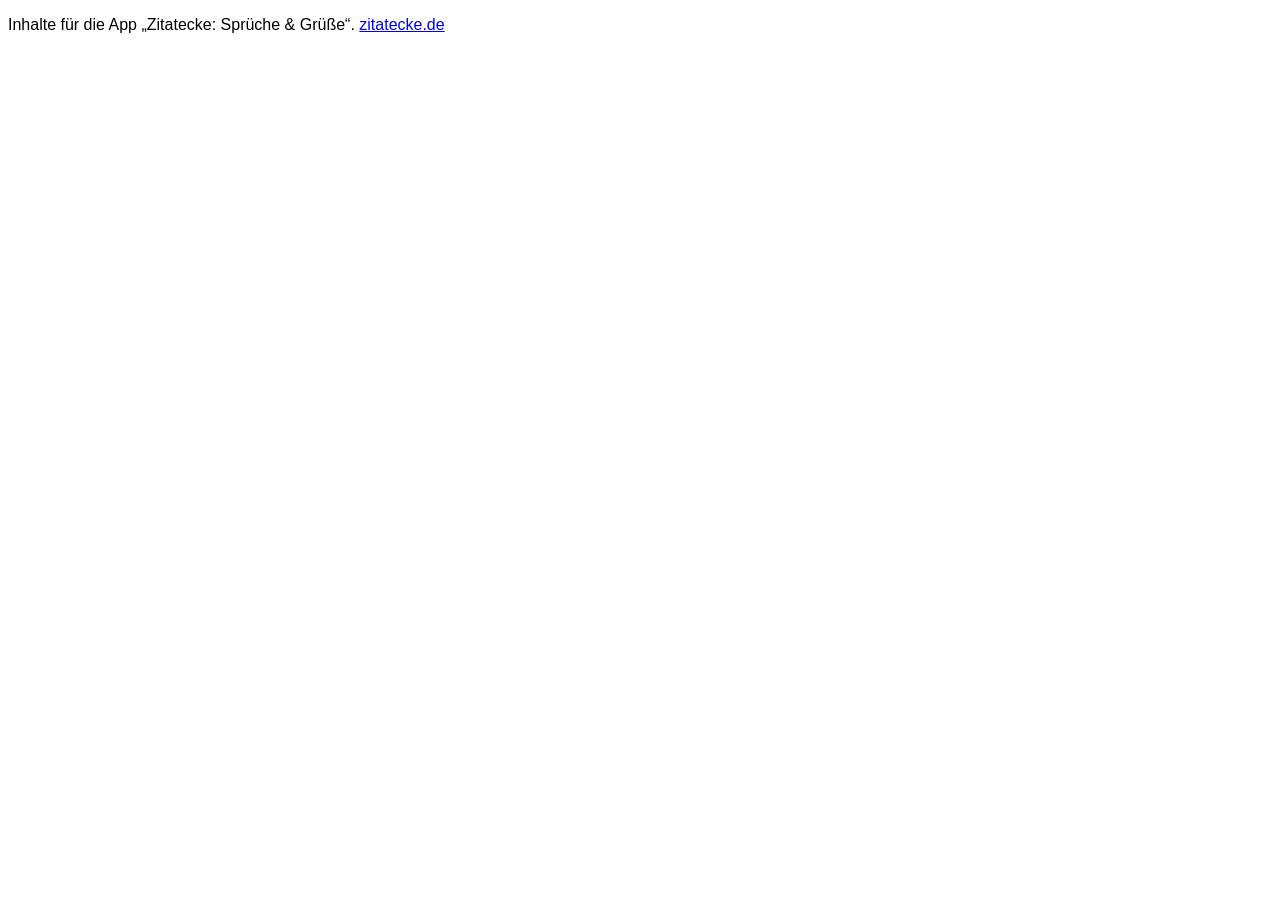
==== site/index.html @ 0e68afc0 "Content 2026-10-18" ====
<!doctype html><meta charset="utf-8"><title>Zitatecke App</title><p style="font-family:sans-serif">Inhalte für die App „Zitatecke: Sprüche &amp; Grüße“. <a href="https://zitatecke.de">zitatecke.de</a></p>
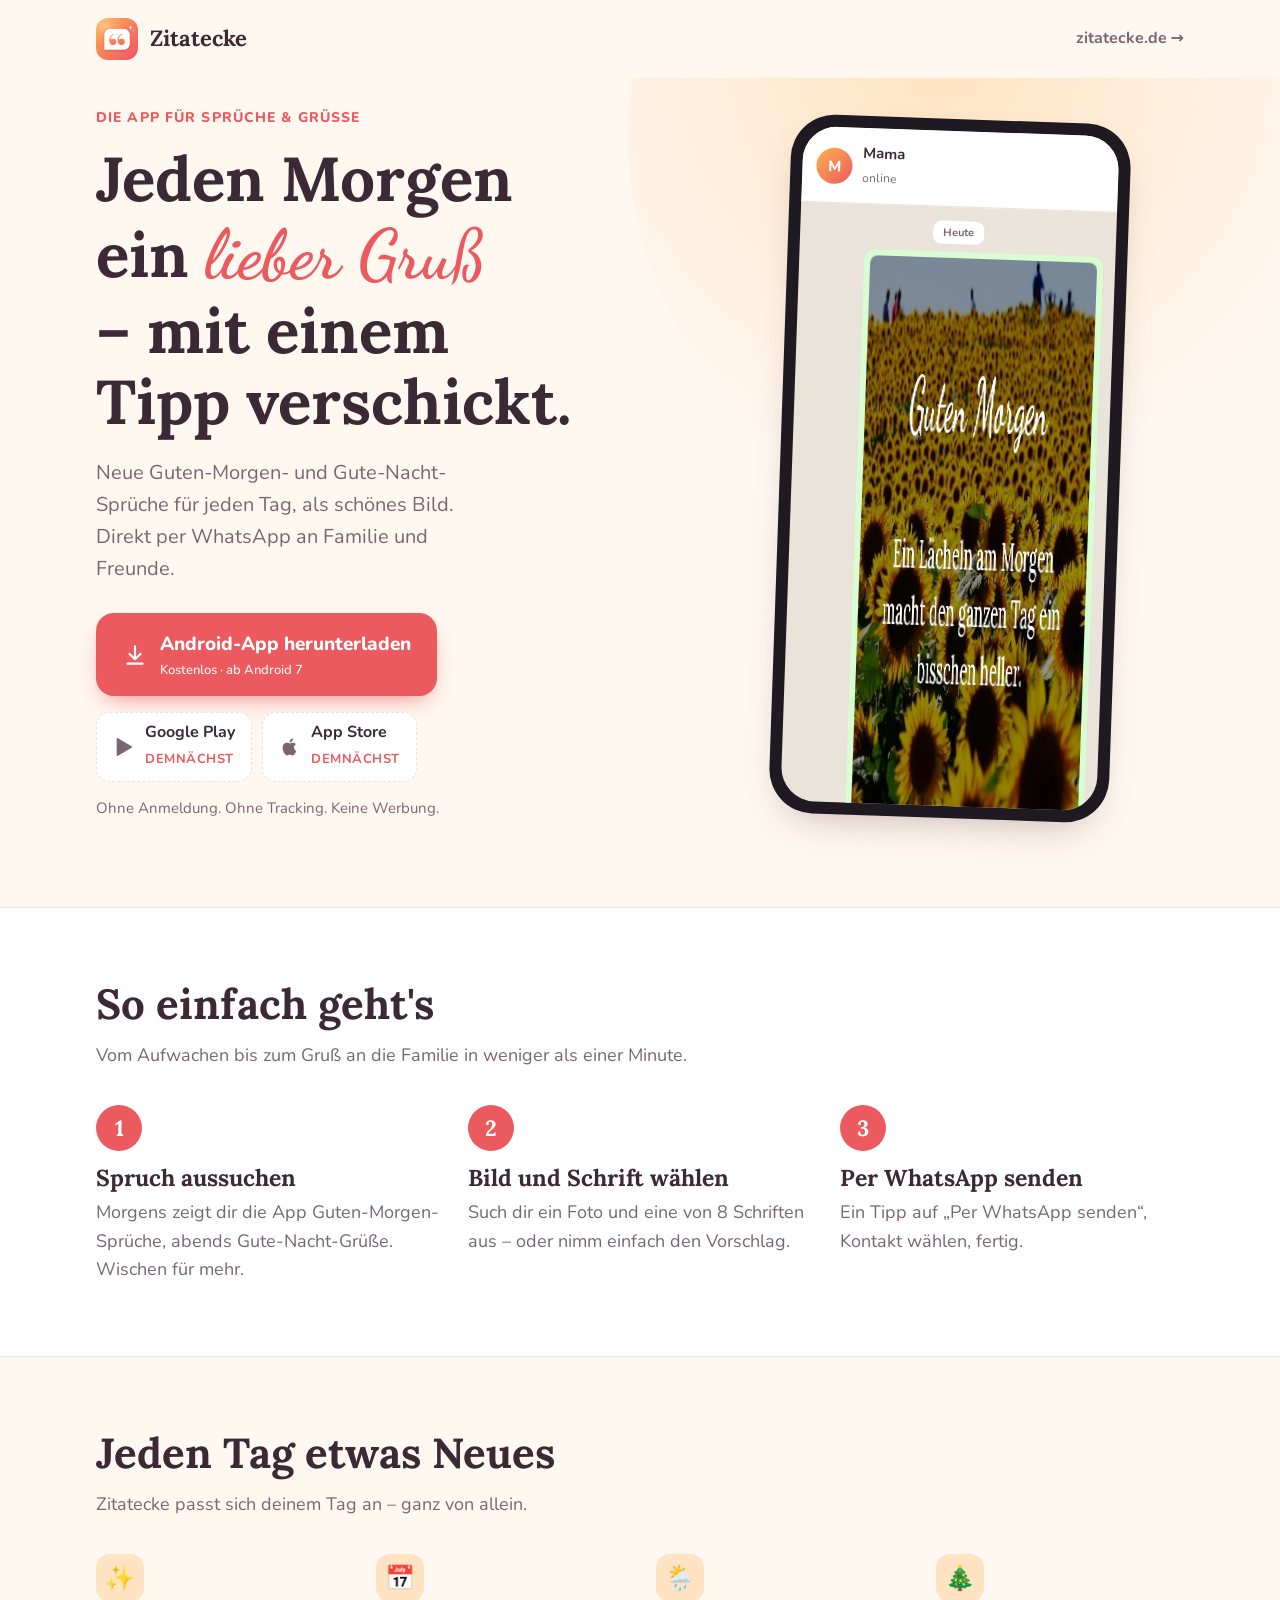
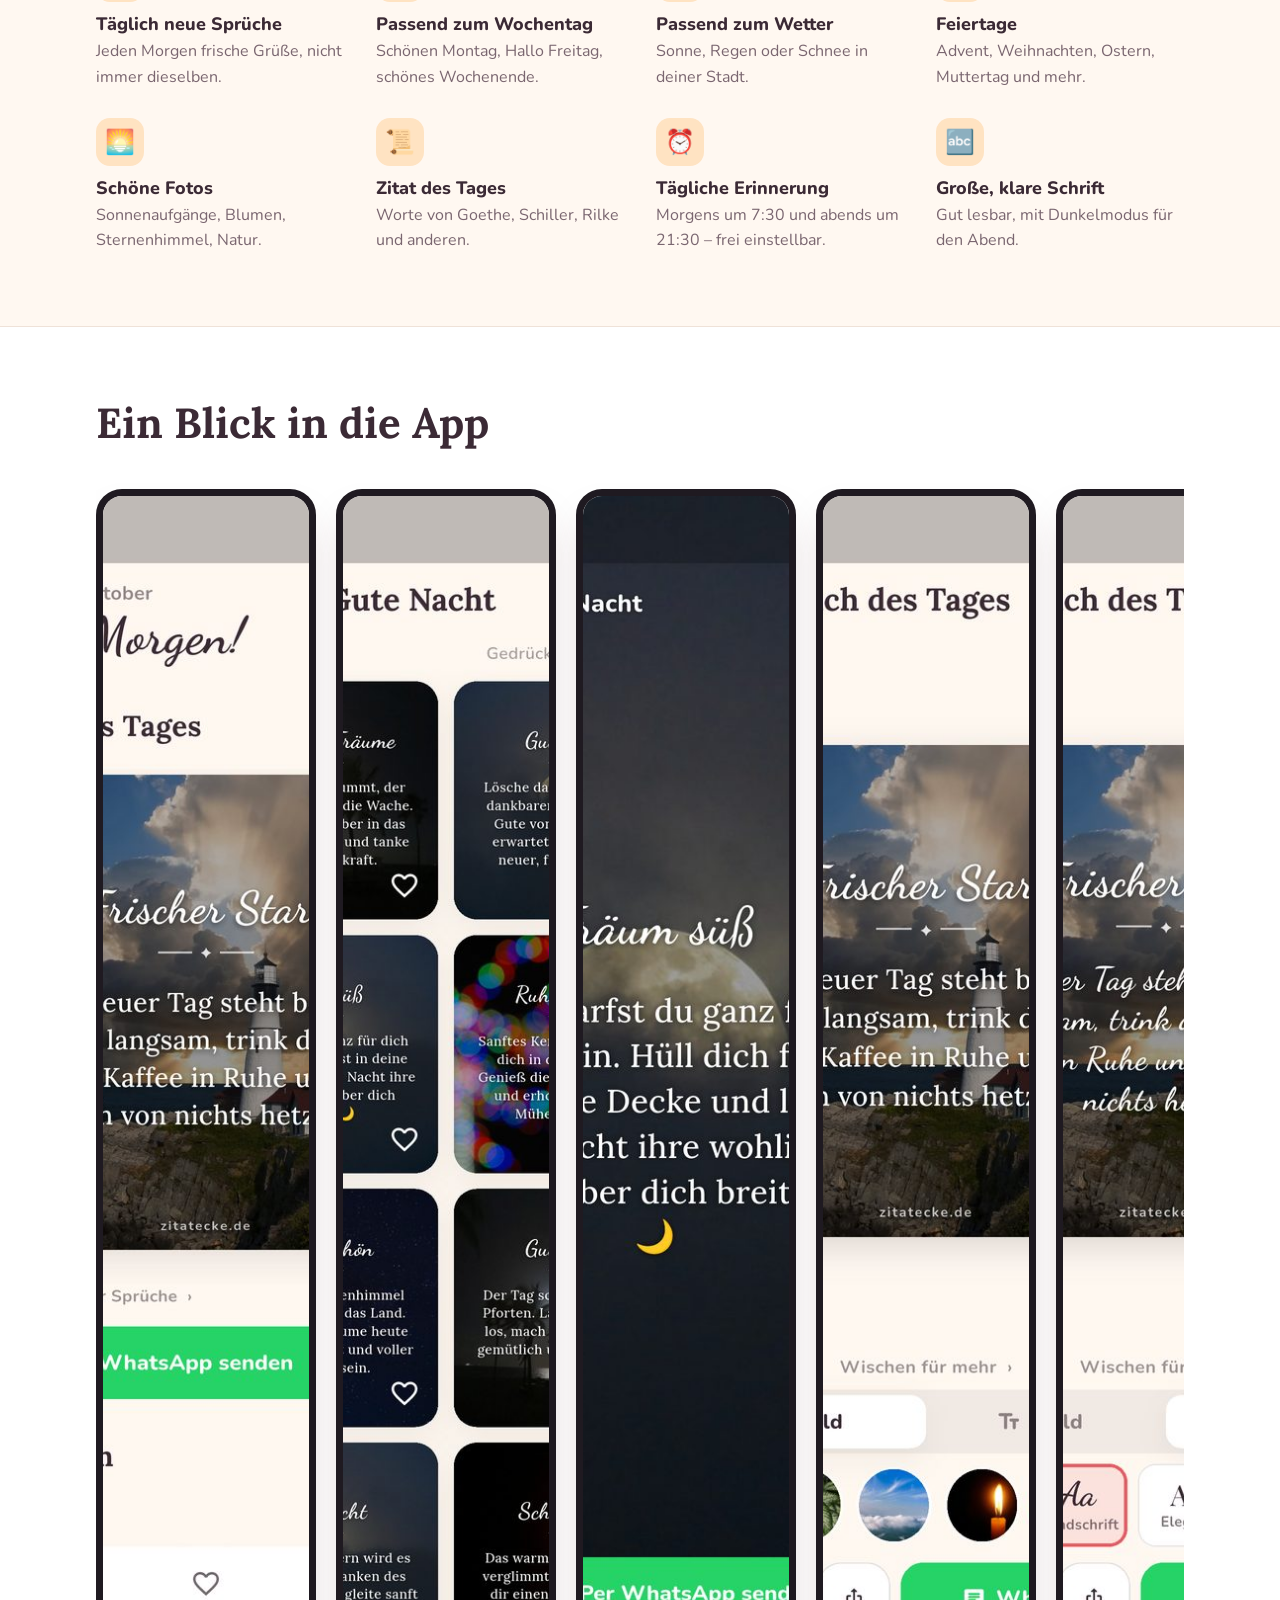
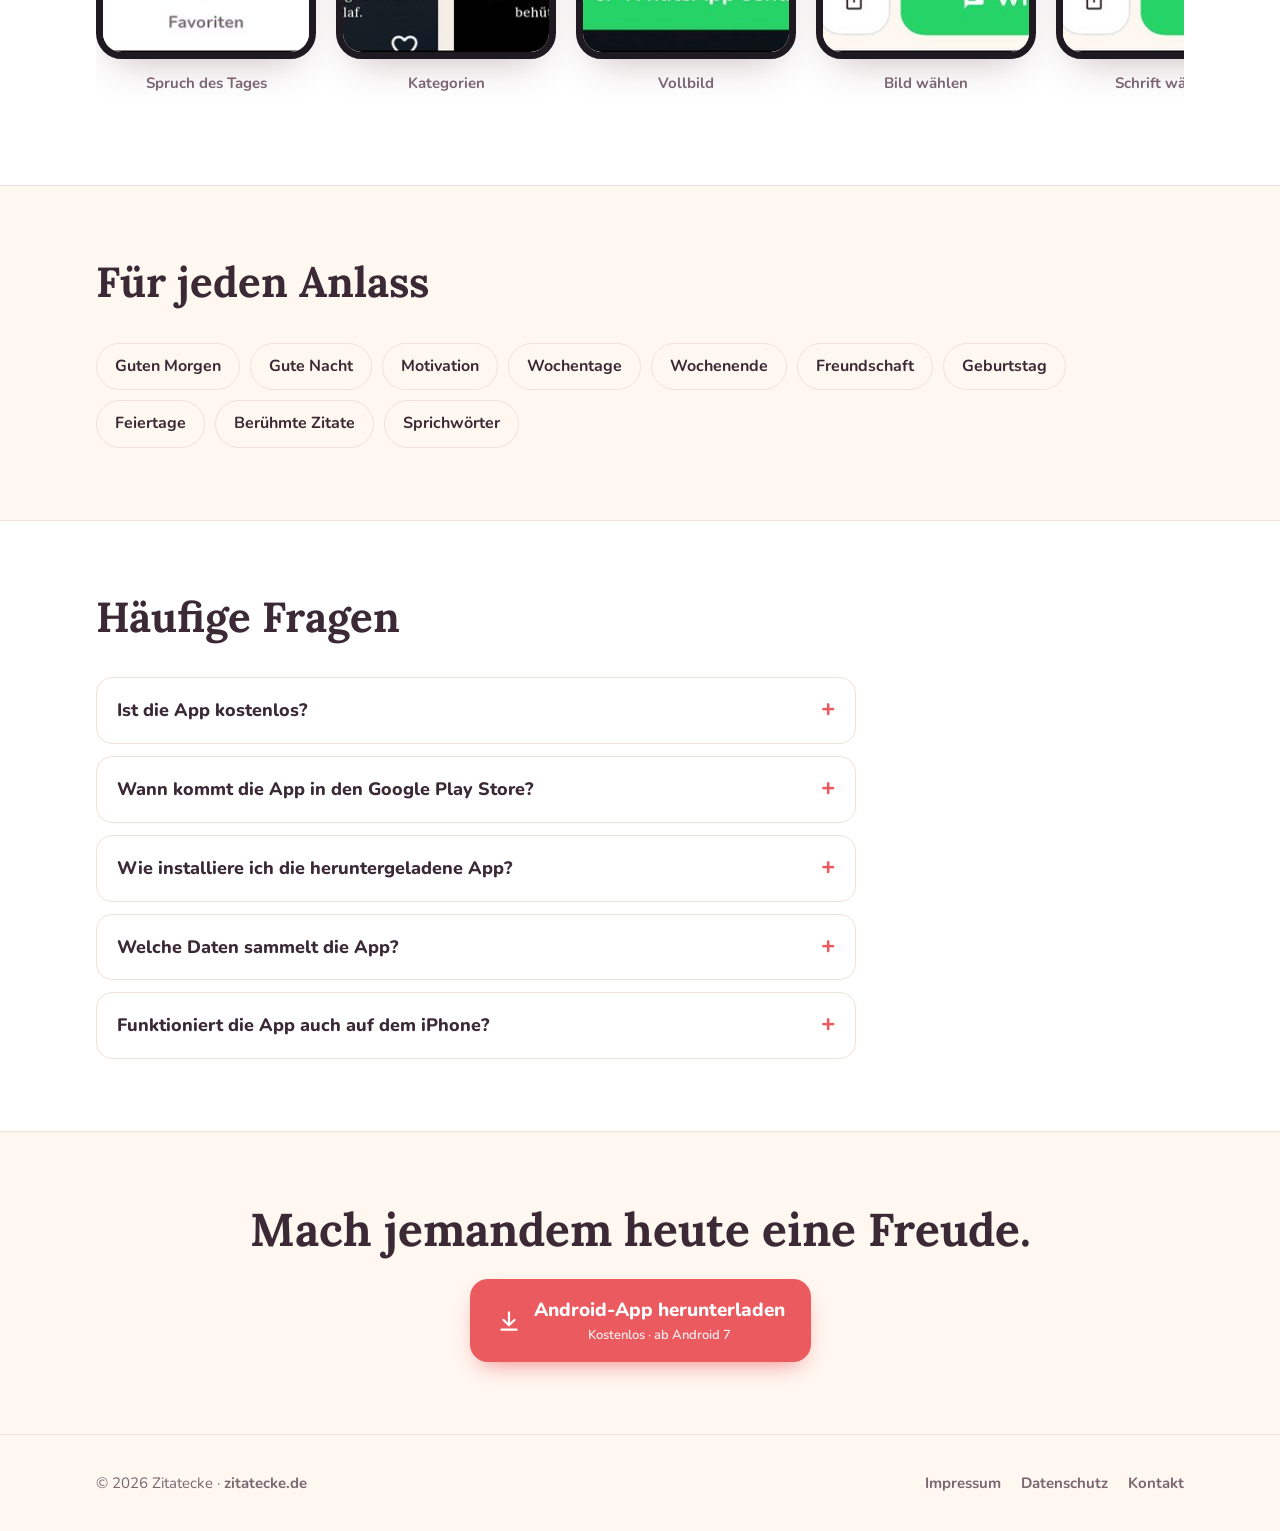
==== commit 474fe35d: "Content 2026-10-20" ====
--- a/site/index.html
+++ b/site/index.html
@@ -1 +1,339 @@
-<!doctype html><meta charset="utf-8"><title>Zitatecke App</title><p style="font-family:sans-serif">Inhalte für die App „Zitatecke: Sprüche &amp; Grüße“. <a href="https://zitatecke.de">zitatecke.de</a></p>+<!doctype html>
+<html lang="de">
+<head>
+<meta charset="utf-8">
+<meta name="viewport" content="width=device-width, initial-scale=1, viewport-fit=cover">
+<title>Zitatecke App</title>
+<meta name="claude:viewport-fit-sides" content="cover">
+<meta name="description" content="Zitatecke: Sprüche & Grüße – jeden Tag neue Guten-Morgen- und Gute-Nacht-Sprüche als schönes Bild, mit einem Tipp per WhatsApp geteilt. Kostenlos für Android.">
+<link rel="icon" href="img/logo.png">
+<link rel="preconnect" href="https://fonts.googleapis.com">
+<link rel="preconnect" href="https://fonts.gstatic.com" crossorigin>
+<link rel="stylesheet" href="https://fonts.googleapis.com/css2?family=Lora:ital,wght@0,600;0,700;1,500&family=Nunito:wght@400;600;700;800&family=Dancing+Script:wght@700&display=swap">
+<style>
+/* Layout: warmer Morgen-Verlauf oben, Hero = Text links + Handy mit WhatsApp-Chat rechts;
+   darunter ruhige Abschnitte auf Creme, große Schrift für ältere Leser. */
+:root{
+  --bg:#FFF8F1; --surface:#FFFFFF; --ink:#3B2A35; --muted:#7A6670; --line:#EFE2D8;
+  --coral:#EB5A5F; --amber:#FFB24C; --sun:#FFE3C2; --chat:#EAE3DA; --bubble-in:#FFFFFF; --bubble-out:#D9FDD3;
+  --shadow:0 18px 40px -18px rgba(90,40,50,.35);
+  --display:"Lora",Georgia,"Times New Roman",serif;
+  --body:"Nunito",system-ui,-apple-system,"Segoe UI",Roboto,sans-serif;
+  --script:"Dancing Script","Brush Script MT",cursive;
+}
+@media (prefers-color-scheme:dark){:root:not([data-theme="light"]){
+  --bg:#171318; --surface:#231D25; --ink:#F3EBEF; --muted:#B7A9B1; --line:#352C38;
+  --sun:#3A2620; --chat:#1E1A20; --bubble-in:#2C252F; --bubble-out:#24402F;
+  --shadow:0 18px 40px -18px rgba(0,0,0,.7); color-scheme:dark}}
+:root[data-theme="dark"]{
+  --bg:#171318; --surface:#231D25; --ink:#F3EBEF; --muted:#B7A9B1; --line:#352C38;
+  --sun:#3A2620; --chat:#1E1A20; --bubble-in:#2C252F; --bubble-out:#24402F;
+  --shadow:0 18px 40px -18px rgba(0,0,0,.7); color-scheme:dark}
+
+*{box-sizing:border-box}
+html{scroll-behavior:smooth}
+@media (prefers-reduced-motion:reduce){html{scroll-behavior:auto}*{animation:none!important;transition:none!important}}
+body{margin:0;background:var(--bg);color:var(--ink);font-family:var(--body);font-size:18px;line-height:1.6;-webkit-font-smoothing:antialiased}
+img{max-width:100%;display:block}
+a{color:inherit}
+.wrap{max-width:1120px;margin:0 auto;padding-left:max(16px,env(safe-area-inset-left,0px));padding-right:max(16px,env(safe-area-inset-right,0px))}
+h1,h2,h3{font-family:var(--display);line-height:1.15;text-wrap:balance;margin:0}
+:focus-visible{outline:3px solid var(--coral);outline-offset:3px;border-radius:8px}
+
+/* Header */
+header{padding-block:18px}
+header .wrap{display:flex;align-items:center;justify-content:space-between;gap:16px}
+.brand{display:flex;align-items:center;gap:12px;text-decoration:none;font-family:var(--display);font-weight:700;font-size:22px}
+.brand img{width:42px;height:42px;border-radius:12px}
+.site-link{font-weight:700;font-size:16px;color:var(--muted);text-decoration:none}
+.site-link:hover{color:var(--coral)}
+
+/* Hero */
+.hero{position:relative;overflow:hidden;padding-block:24px 72px}
+.hero::before{content:"";position:absolute;inset:-40% -10% auto auto;width:780px;height:780px;border-radius:50%;
+  background:radial-gradient(circle at 40% 40%,var(--sun),transparent 65%);z-index:0;pointer-events:none}
+.hero .wrap{position:relative;z-index:1;display:grid;grid-template-columns:1.1fr .9fr;gap:48px;align-items:center}
+.hero-text{min-width:0}
+.eyebrow{display:inline-block;font-weight:800;font-size:14px;letter-spacing:.08em;text-transform:uppercase;color:var(--coral);margin-bottom:14px}
+.hero h1{font-size:clamp(38px,5.4vw,62px);font-weight:700}
+.hero h1 em{font-family:var(--script);font-style:normal;color:var(--coral);font-weight:700;font-size:1.12em}
+.lead{font-size:20px;color:var(--muted);max-width:34ch;margin:20px 0 28px}
+
+.cta{display:flex;flex-wrap:wrap;gap:12px;align-items:center}
+.btn-apk{display:inline-flex;align-items:center;gap:12px;background:var(--coral);color:#fff;text-decoration:none;
+  padding:16px 26px;border-radius:18px;font-weight:800;font-size:19px;box-shadow:0 10px 24px -10px rgba(235,90,95,.8);transition:transform .15s}
+.btn-apk:hover{transform:translateY(-2px)}
+.btn-apk svg{width:26px;height:26px;flex:none}
+.btn-apk small{display:block;font-weight:600;font-size:13px;opacity:.9}
+.stores{display:flex;flex-wrap:wrap;gap:10px;margin-top:16px}
+.store{display:flex;align-items:center;gap:10px;padding:10px 16px;border-radius:14px;border:1.5px dashed var(--line);
+  background:var(--surface);color:var(--muted);min-width:0}
+.store svg{width:22px;height:22px;flex:none;fill:currentColor}
+.store b{display:block;color:var(--ink);font-size:16px;line-height:1.2}
+.store span{font-size:13px;font-weight:700;letter-spacing:.04em;text-transform:uppercase;color:var(--coral)}
+.note{font-size:15px;color:var(--muted);margin-top:14px}
+
+/* Phone with chat */
+.phone{justify-self:center;width:min(340px,100%);aspect-ratio:9/18.5;border-radius:44px;padding:12px;background:#1F1A21;box-shadow:var(--shadow);
+  transform:rotate(2deg)}
+.screen{height:100%;border-radius:34px;overflow:hidden;background:var(--chat);display:flex;flex-direction:column}
+.chat-head{display:flex;align-items:center;gap:10px;padding:16px 14px 12px;background:var(--surface);border-bottom:1px solid var(--line)}
+.avatar{width:36px;height:36px;border-radius:50%;background:linear-gradient(135deg,var(--amber),var(--coral));display:grid;place-items:center;color:#fff;font-weight:800;font-size:15px}
+.chat-head b{display:block;font-size:15px;line-height:1.2}
+.chat-head span{font-size:12px;color:var(--muted)}
+.chat{flex:1;padding:14px 12px;display:flex;flex-direction:column;gap:8px;overflow:hidden}
+.day{align-self:center;font-size:11px;font-weight:700;color:var(--muted);background:var(--surface);padding:3px 10px;border-radius:8px}
+.msg{max-width:82%;border-radius:12px;padding:6px;font-size:14px;line-height:1.35;position:relative;box-shadow:0 1px 1px rgba(0,0,0,.08)}
+.msg.out{align-self:flex-end;background:var(--bubble-out)}
+.msg.in{align-self:flex-start;background:var(--bubble-in);padding:7px 10px}
+.msg img{border-radius:8px;width:100%}
+.meta{display:flex;justify-content:flex-end;gap:4px;align-items:center;font-size:11px;color:var(--muted);margin-top:3px;padding-right:4px}
+.meta svg{width:16px;height:16px;fill:#53BDEB}
+.msg.in .meta{justify-content:flex-start;padding:0}
+@keyframes pop{from{transform:translateY(10px) scale(.97);opacity:.35}to{transform:none;opacity:1}}
+.msg{animation:pop .5s ease-out both}
+.msg:nth-of-type(2){animation-delay:.35s}.msg:nth-of-type(3){animation-delay:.7s}
+
+/* Sections */
+section{padding-block:72px}
+.sec-head{max-width:640px;margin-bottom:36px}
+.sec-head h2{font-size:clamp(30px,3.6vw,42px)}
+.sec-head p{color:var(--muted);margin:12px 0 0}
+.alt{background:var(--surface);border-block:1px solid var(--line)}
+
+/* Steps: echte Reihenfolge */
+.steps{list-style:none;margin:0;padding:0;display:grid;grid-template-columns:repeat(3,1fr);gap:28px;counter-reset:s}
+.steps li{counter-increment:s;min-width:0}
+.steps li::before{content:counter(s);display:grid;place-items:center;width:46px;height:46px;border-radius:50%;
+  background:var(--coral);color:#fff;font-family:var(--display);font-weight:700;font-size:22px;margin-bottom:14px}
+.steps h3{font-size:23px;margin-bottom:6px}
+.steps p{margin:0;color:var(--muted)}
+
+/* Features */
+.features{display:grid;grid-template-columns:repeat(4,1fr);gap:28px 32px}
+.feat{min-width:0}
+.feat .ic{width:48px;height:48px;border-radius:14px;display:grid;place-items:center;background:var(--sun);font-size:24px;margin-bottom:12px}
+.feat h3{font-family:var(--body);font-weight:800;font-size:18px;margin-bottom:4px}
+.feat p{margin:0;color:var(--muted);font-size:16px}
+
+/* Screens */
+.screens{display:flex;gap:20px;overflow-x:auto;padding:6px 4px 18px;scroll-snap-type:x mandatory}
+.screens figure{margin:0;flex:0 0 220px;scroll-snap-align:start}
+.screens img{border-radius:26px;border:7px solid #1F1A21;box-shadow:var(--shadow);aspect-ratio:540/1170;object-fit:cover;width:100%}
+.screens figcaption{text-align:center;font-weight:700;font-size:15px;margin-top:12px;color:var(--muted)}
+
+/* Kategorien */
+.chips{display:flex;flex-wrap:wrap;gap:10px}
+.chips span{padding:10px 18px;border-radius:999px;background:var(--bg);border:1px solid var(--line);font-weight:700;font-size:16px}
+
+/* FAQ */
+.faq{max-width:760px;display:grid;gap:12px}
+details{background:var(--surface);border:1px solid var(--line);border-radius:16px;padding:4px 20px}
+summary{cursor:pointer;font-weight:800;font-size:18px;padding-block:14px;list-style:none;display:flex;justify-content:space-between;gap:16px}
+summary::after{content:"+";color:var(--coral);font-size:24px;line-height:1}
+details[open] summary::after{content:"–"}
+details p{margin:0 0 16px;color:var(--muted)}
+details ol{margin:0 0 16px;padding-left:22px;color:var(--muted)}
+
+/* Final CTA */
+.final{text-align:center}
+.final h2{font-size:clamp(30px,4vw,46px);margin-bottom:22px}
+.final .cta{justify-content:center}
+
+footer{padding-block:36px;border-top:1px solid var(--line);font-size:15px;color:var(--muted)}
+footer .wrap{display:flex;flex-wrap:wrap;gap:12px 24px;justify-content:space-between;align-items:center}
+footer nav{display:flex;flex-wrap:wrap;gap:8px 20px}
+footer a{text-decoration:none;font-weight:700}
+footer a:hover{color:var(--coral)}
+
+@media (max-width:900px){
+  .hero .wrap{grid-template-columns:1fr;gap:40px}
+  .phone{transform:none;width:min(300px,100%)}
+  .features{grid-template-columns:repeat(2,1fr)}
+}
+@media (max-width:620px){
+  body{font-size:17px}
+  .steps{grid-template-columns:1fr}
+  .features{grid-template-columns:1fr}
+  section{padding-block:56px}
+  .btn-apk{width:100%;justify-content:center}
+  .store{flex:1 1 150px}
+}
+</style>
+
+</head>
+<body>
+
+<header>
+  <div class="wrap">
+    <a class="brand" href="#top" aria-label="Zitatecke Startseite"><img src="img/logo.png" alt="" width="42" height="42">Zitatecke</a>
+    <a class="site-link" href="https://zitatecke.de">zitatecke.de →</a>
+  </div>
+</header>
+
+<main id="top">
+  <div class="hero">
+    <div class="wrap">
+      <div class="hero-text">
+        <span class="eyebrow">Die App für Sprüche &amp; Grüße</span>
+        <h1>Jeden Morgen ein <em>lieber Gruß</em> – mit einem Tipp verschickt.</h1>
+        <p class="lead">Neue Guten-Morgen- und Gute-Nacht-Sprüche für jeden Tag, als schönes Bild. Direkt per WhatsApp an Familie und Freunde.</p>
+        <div class="cta">
+          <a class="btn-apk" href="https://zitatecke.moezzadigital.com/download/zitatecke.apk" download>
+            <svg viewBox="0 0 24 24" aria-hidden="true"><path fill="currentColor" d="M12 3a1 1 0 0 1 1 1v9.59l3.3-3.3a1 1 0 1 1 1.4 1.42l-5 5a1 1 0 0 1-1.4 0l-5-5a1 1 0 1 1 1.4-1.42L11 13.6V4a1 1 0 0 1 1-1Zm-7 16h14a1 1 0 1 1 0 2H5a1 1 0 1 1 0-2Z"/></svg>
+            <span>Android-App herunterladen<small>Kostenlos · ab Android 7</small></span>
+          </a>
+        </div>
+        <div class="stores" aria-label="App-Stores">
+          <div class="store">
+            <svg viewBox="0 0 24 24" aria-hidden="true"><path d="M4 2.8v18.4c0 .5.5.8 1 .6l15.6-9.2c.4-.3.4-.9 0-1.2L5 2.2c-.5-.3-1 .1-1 .6Z"/></svg>
+            <div><b>Google Play</b><span>Demnächst</span></div>
+          </div>
+          <div class="store">
+            <svg viewBox="0 0 24 24" aria-hidden="true"><path d="M16.4 12.6c0-2.3 1.9-3.4 2-3.5-1.1-1.6-2.8-1.8-3.4-1.8-1.4-.2-2.8.8-3.5.8-.7 0-1.8-.8-3-.8-1.5 0-3 .9-3.8 2.3-1.6 2.8-.4 7 1.2 9.3.8 1.1 1.7 2.4 2.9 2.3 1.2 0 1.6-.7 3-.7s1.8.7 3 .7c1.3 0 2.1-1.1 2.8-2.3.9-1.3 1.3-2.6 1.3-2.6s-2.5-1-2.5-3.7ZM14.2 5.8c.6-.8 1.1-1.9 1-3-.9 0-2.1.6-2.7 1.4-.6.7-1.1 1.8-1 2.9 1 .1 2.1-.5 2.7-1.3Z"/></svg>
+            <div><b>App Store</b><span>Demnächst</span></div>
+          </div>
+        </div>
+        <p class="note">Ohne Anmeldung. Ohne Tracking. Keine Werbung.</p>
+      </div>
+
+      <div class="phone" aria-label="Beispiel: Ein Gruß aus Zitatecke im Chat">
+        <div class="screen">
+          <div class="chat-head">
+            <div class="avatar">M</div>
+            <div><b>Mama</b><span>online</span></div>
+          </div>
+          <div class="chat">
+            <span class="day">Heute</span>
+            <div class="msg out">
+              <img src="img/karte-morgen.jpg" alt="Guten-Morgen-Karte: Ein Lächeln am Morgen macht den ganzen Tag ein bisschen heller." width="640" height="640">
+              <div class="meta">07:30 <svg viewBox="0 0 16 11" aria-hidden="true"><path d="M11.1.6 4.6 7.1 2 4.5.9 5.6l3.7 3.7L12.2 1.7 11.1.6Zm3.9 0L8.5 7.1l-.6-.6-1.1 1.1 1.7 1.7 7.6-7.6L15 .6Z"/></svg></div>
+            </div>
+            <div class="msg in">Wie schön, danke mein Schatz! 💛 Dir auch einen guten Morgen!
+              <div class="meta">07:34</div>
+            </div>
+          </div>
+        </div>
+      </div>
+    </div>
+  </div>
+
+  <section class="alt" id="so-gehts">
+    <div class="wrap">
+      <div class="sec-head">
+        <h2>So einfach geht's</h2>
+        <p>Vom Aufwachen bis zum Gruß an die Familie in weniger als einer Minute.</p>
+      </div>
+      <ol class="steps">
+        <li><h3>Spruch aussuchen</h3><p>Morgens zeigt dir die App Guten-Morgen-Sprüche, abends Gute-Nacht-Grüße. Wischen für mehr.</p></li>
+        <li><h3>Bild und Schrift wählen</h3><p>Such dir ein Foto und eine von 8 Schriften aus – oder nimm einfach den Vorschlag.</p></li>
+        <li><h3>Per WhatsApp senden</h3><p>Ein Tipp auf „Per WhatsApp senden“, Kontakt wählen, fertig.</p></li>
+      </ol>
+    </div>
+  </section>
+
+  <section id="funktionen">
+    <div class="wrap">
+      <div class="sec-head">
+        <h2>Jeden Tag etwas Neues</h2>
+        <p>Zitatecke passt sich deinem Tag an – ganz von allein.</p>
+      </div>
+      <div class="features">
+        <div class="feat"><div class="ic" aria-hidden="true">✨</div><h3>Täglich neue Sprüche</h3><p>Jeden Morgen frische Grüße, nicht immer dieselben.</p></div>
+        <div class="feat"><div class="ic" aria-hidden="true">📅</div><h3>Passend zum Wochentag</h3><p>Schönen Montag, Hallo Freitag, schönes Wochenende.</p></div>
+        <div class="feat"><div class="ic" aria-hidden="true">🌦️</div><h3>Passend zum Wetter</h3><p>Sonne, Regen oder Schnee in deiner Stadt.</p></div>
+        <div class="feat"><div class="ic" aria-hidden="true">🎄</div><h3>Feiertage</h3><p>Advent, Weihnachten, Ostern, Muttertag und mehr.</p></div>
+        <div class="feat"><div class="ic" aria-hidden="true">🌅</div><h3>Schöne Fotos</h3><p>Sonnenaufgänge, Blumen, Sternenhimmel, Natur.</p></div>
+        <div class="feat"><div class="ic" aria-hidden="true">📜</div><h3>Zitat des Tages</h3><p>Worte von Goethe, Schiller, Rilke und anderen.</p></div>
+        <div class="feat"><div class="ic" aria-hidden="true">⏰</div><h3>Tägliche Erinnerung</h3><p>Morgens um 7:30 und abends um 21:30 – frei einstellbar.</p></div>
+        <div class="feat"><div class="ic" aria-hidden="true">🔤</div><h3>Große, klare Schrift</h3><p>Gut lesbar, mit Dunkelmodus für den Abend.</p></div>
+      </div>
+    </div>
+  </section>
+
+  <section class="alt" id="einblicke">
+    <div class="wrap">
+      <div class="sec-head">
+        <h2>Ein Blick in die App</h2>
+      </div>
+      <div class="screens">
+        <figure><img src="img/shot-home.jpg" alt="Startseite mit Spruch des Tages" width="540" height="1170" loading="lazy"><figcaption>Spruch des Tages</figcaption></figure>
+        <figure><img src="img/shot-kategorie.jpg" alt="Kategorie Gute Nacht mit vielen Karten" width="540" height="1170" loading="lazy"><figcaption>Kategorien</figcaption></figure>
+        <figure><img src="img/shot-reels.jpg" alt="Vollbild-Ansicht eines Gute-Nacht-Spruchs" width="540" height="1170" loading="lazy"><figcaption>Vollbild</figcaption></figure>
+        <figure><img src="img/shot-gestalten.jpg" alt="Bild für den Spruch auswählen" width="540" height="1170" loading="lazy"><figcaption>Bild wählen</figcaption></figure>
+        <figure><img src="img/shot-schrift.jpg" alt="Schrift für den Spruch auswählen" width="540" height="1170" loading="lazy"><figcaption>Schrift wählen</figcaption></figure>
+      </div>
+    </div>
+  </section>
+
+  <section id="kategorien">
+    <div class="wrap">
+      <div class="sec-head">
+        <h2>Für jeden Anlass</h2>
+      </div>
+      <div class="chips">
+        <span>Guten Morgen</span><span>Gute Nacht</span><span>Motivation</span><span>Wochentage</span><span>Wochenende</span>
+        <span>Freundschaft</span><span>Geburtstag</span><span>Feiertage</span><span>Berühmte Zitate</span><span>Sprichwörter</span>
+      </div>
+    </div>
+  </section>
+
+  <section class="alt" id="fragen">
+    <div class="wrap">
+      <div class="sec-head"><h2>Häufige Fragen</h2></div>
+      <div class="faq">
+        <details>
+          <summary>Ist die App kostenlos?</summary>
+          <p>Ja. Zitatecke ist kostenlos, ohne Anmeldung und ohne Abo.</p>
+        </details>
+        <details>
+          <summary>Wann kommt die App in den Google Play Store?</summary>
+          <p>Die App ist gerade in der Testphase bei Google Play und erscheint dort in Kürze. Eine Version für iPhone (App Store) ist geplant. Bis dahin kannst du die Android-App hier direkt herunterladen.</p>
+        </details>
+        <details>
+          <summary>Wie installiere ich die heruntergeladene App?</summary>
+          <ol>
+            <li>Tippe oben auf „Android-App herunterladen“.</li>
+            <li>Öffne die Datei <b>zitatecke.apk</b> in deinen Downloads.</li>
+            <li>Android fragt beim ersten Mal, ob du Apps aus dieser Quelle erlaubst. Tippe auf „Einstellungen“ und erlaube es.</li>
+            <li>Tippe auf „Installieren“. Fertig!</li>
+          </ol>
+        </details>
+        <details>
+          <summary>Welche Daten sammelt die App?</summary>
+          <p>Keine persönlichen Daten. Favoriten und Einstellungen bleiben auf deinem Handy. Mehr dazu in der <a href="https://zitatecke.moezzadigital.com/datenschutz.html">Datenschutzerklärung</a>.</p>
+        </details>
+        <details>
+          <summary>Funktioniert die App auch auf dem iPhone?</summary>
+          <p>Noch nicht. Die iPhone-Version für den App Store ist in Planung.</p>
+        </details>
+      </div>
+    </div>
+  </section>
+
+  <section class="final">
+    <div class="wrap">
+      <h2>Mach jemandem heute eine Freude.</h2>
+      <div class="cta">
+        <a class="btn-apk" href="https://zitatecke.moezzadigital.com/download/zitatecke.apk" download>
+          <svg viewBox="0 0 24 24" aria-hidden="true"><path fill="currentColor" d="M12 3a1 1 0 0 1 1 1v9.59l3.3-3.3a1 1 0 1 1 1.4 1.42l-5 5a1 1 0 0 1-1.4 0l-5-5a1 1 0 1 1 1.4-1.42L11 13.6V4a1 1 0 0 1 1-1Zm-7 16h14a1 1 0 1 1 0 2H5a1 1 0 1 1 0-2Z"/></svg>
+          <span>Android-App herunterladen<small>Kostenlos · ab Android 7</small></span>
+        </a>
+      </div>
+    </div>
+  </section>
+</main>
+
+<footer>
+  <div class="wrap">
+    <span>© 2026 Zitatecke · <a href="https://zitatecke.de">zitatecke.de</a></span>
+    <nav aria-label="Rechtliches">
+      <a href="https://zitatecke.moezzadigital.com/impressum.html">Impressum</a>
+      <a href="https://zitatecke.moezzadigital.com/datenschutz.html">Datenschutz</a>
+      <a href="mailto:zitatecke.de@gmail.com">Kontakt</a>
+    </nav>
+  </div>
+</footer>
+
+</body>
+</html>
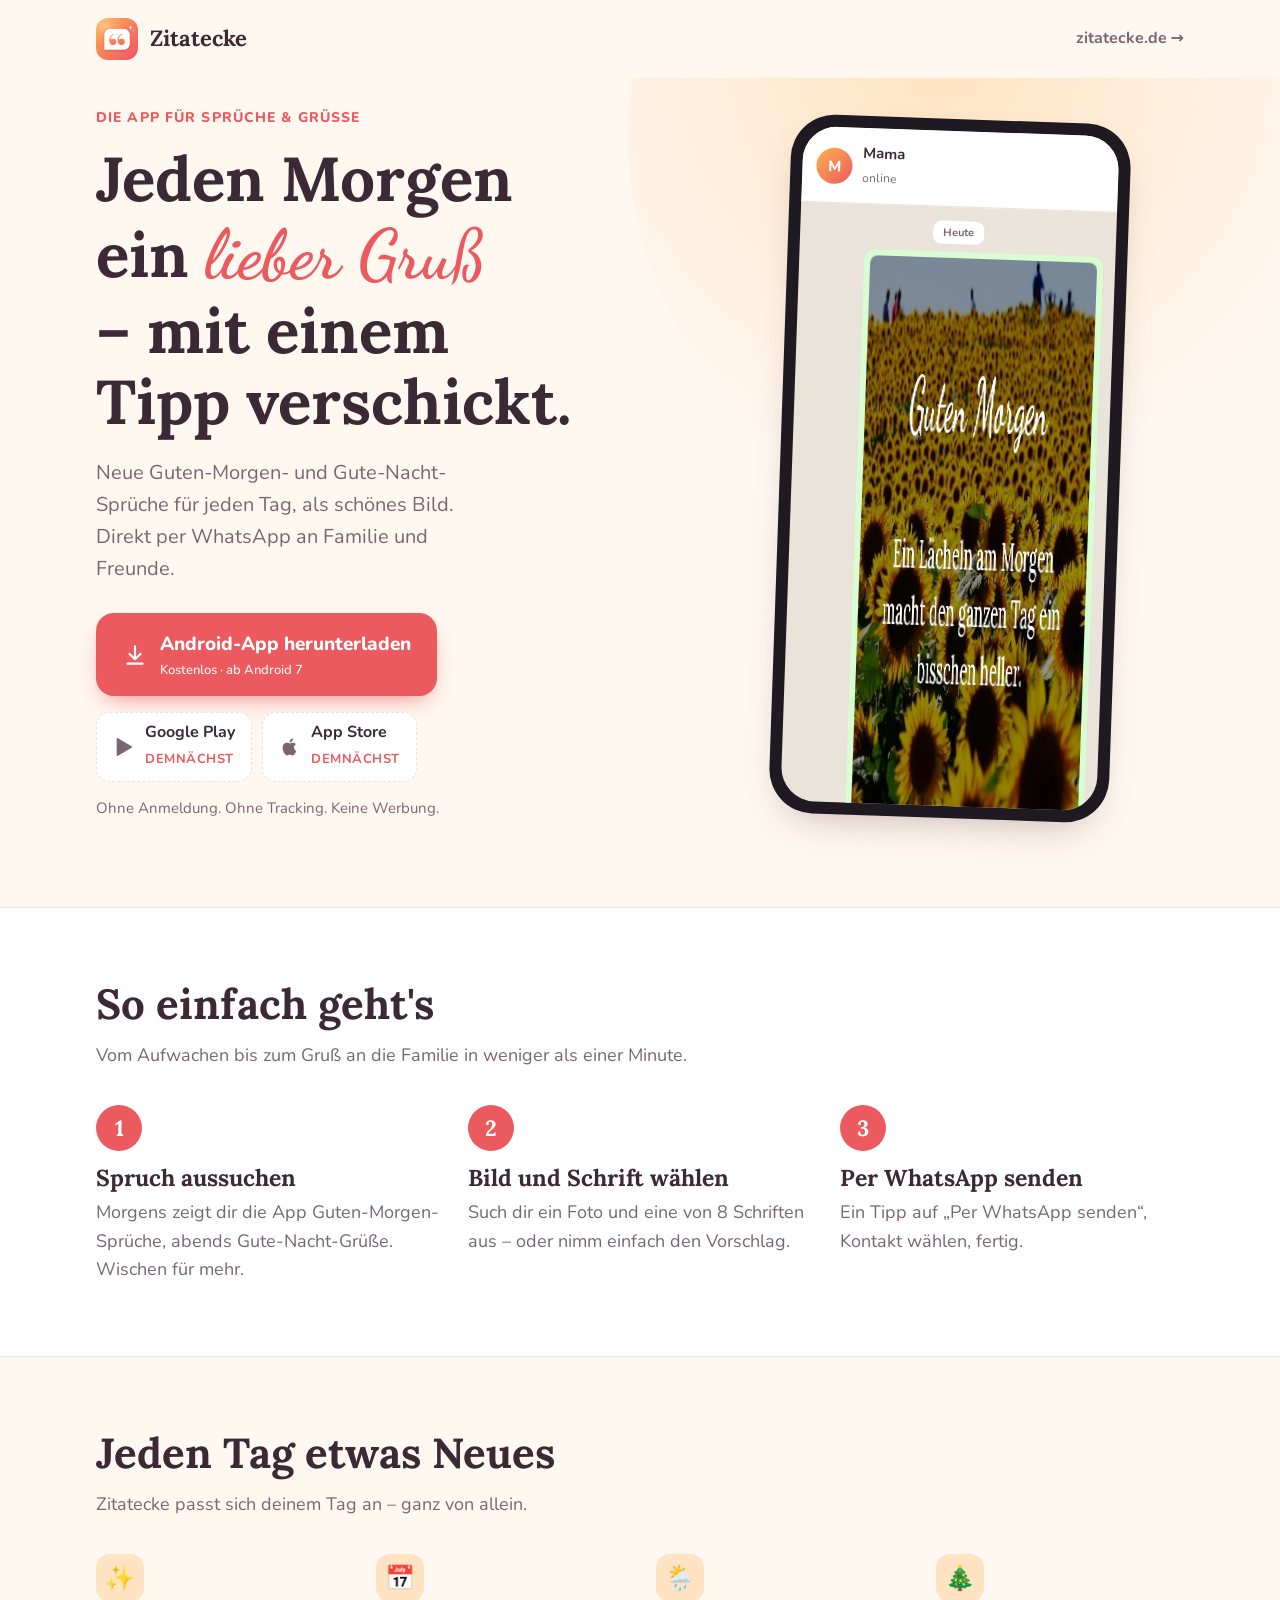
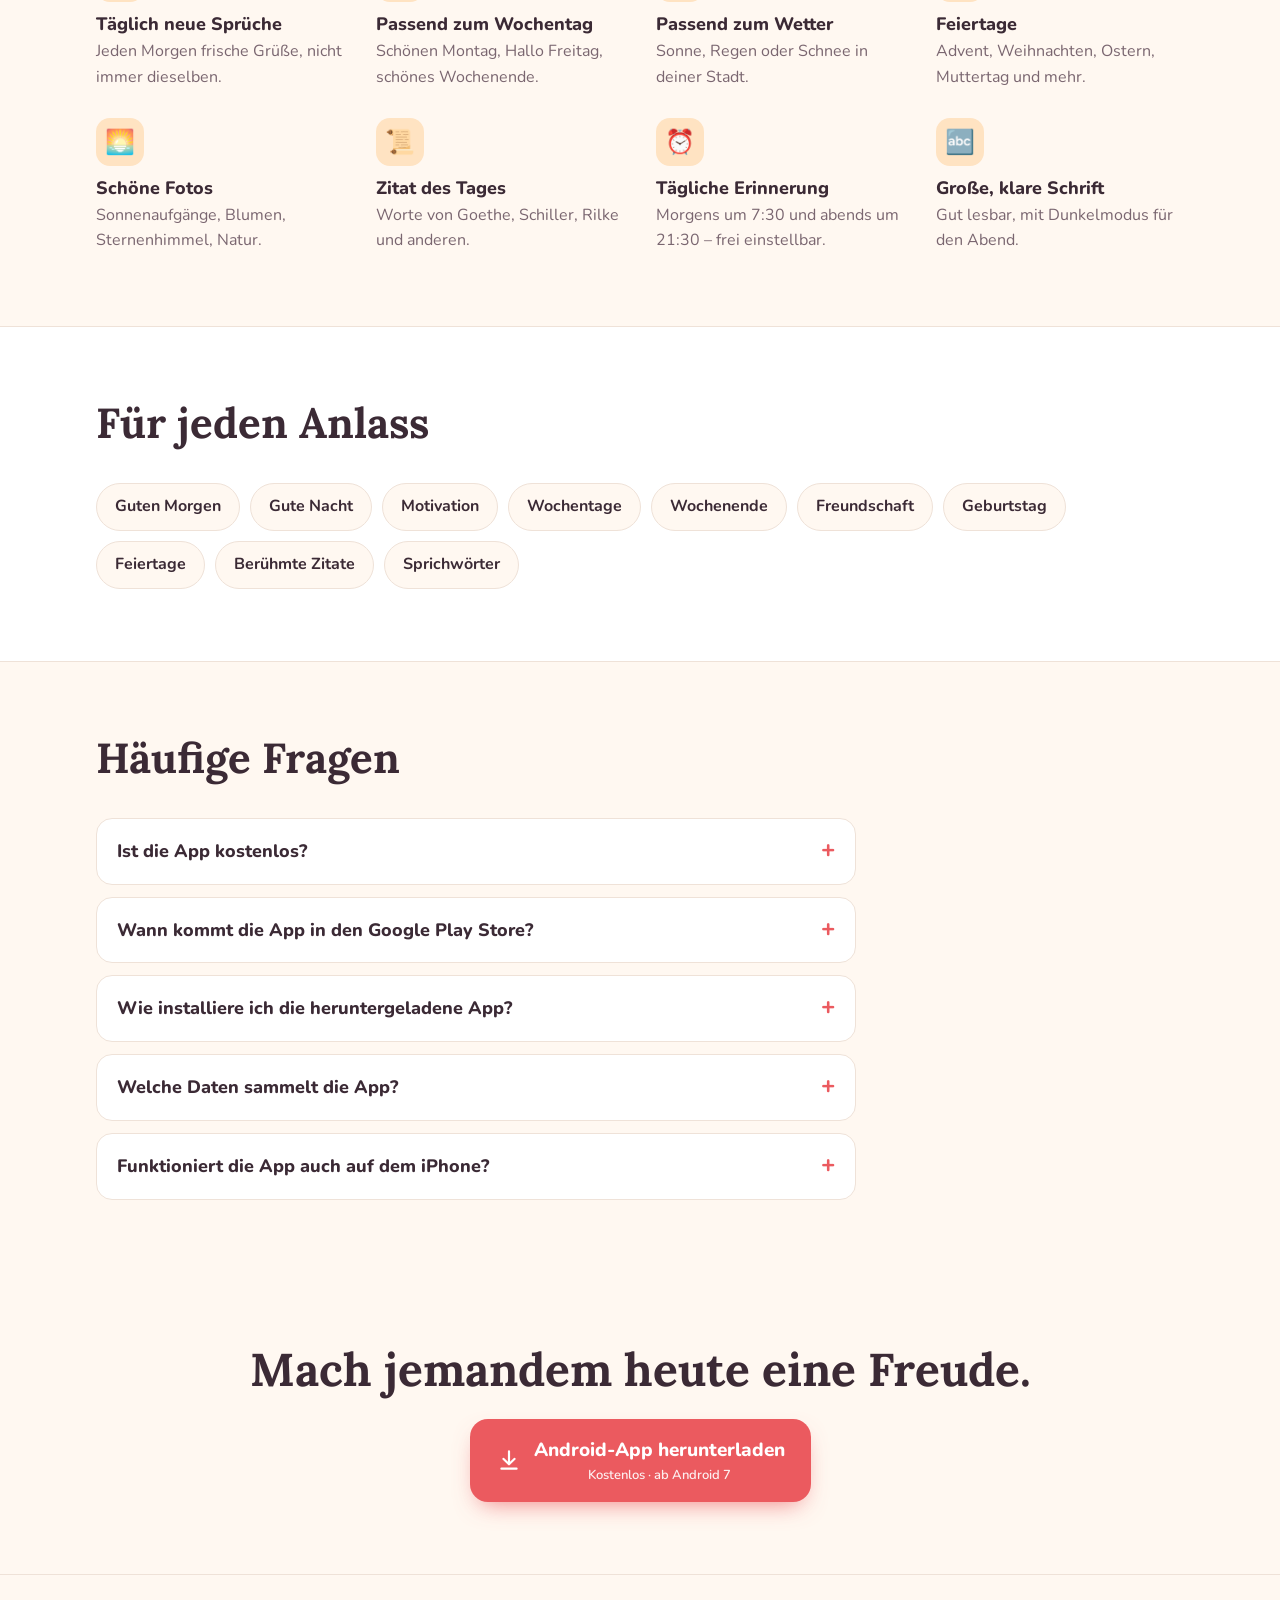
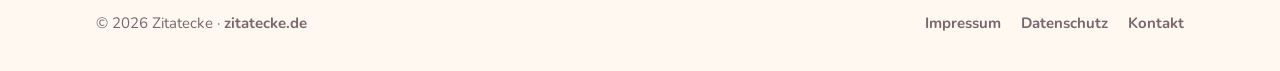
==== commit 48f0b994: "Content 2026-10-20" ====
--- a/site/index.html
+++ b/site/index.html
@@ -116,12 +116,6 @@
 .feat h3{font-family:var(--body);font-weight:800;font-size:18px;margin-bottom:4px}
 .feat p{margin:0;color:var(--muted);font-size:16px}
 
-/* Screens */
-.screens{display:flex;gap:20px;overflow-x:auto;padding:6px 4px 18px;scroll-snap-type:x mandatory}
-.screens figure{margin:0;flex:0 0 220px;scroll-snap-align:start}
-.screens img{border-radius:26px;border:7px solid #1F1A21;box-shadow:var(--shadow);aspect-ratio:540/1170;object-fit:cover;width:100%}
-.screens figcaption{text-align:center;font-weight:700;font-size:15px;margin-top:12px;color:var(--muted)}
-
 /* Kategorien */
 .chips{display:flex;flex-wrap:wrap;gap:10px}
 .chips span{padding:10px 18px;border-radius:999px;background:var(--bg);border:1px solid var(--line);font-weight:700;font-size:16px}
@@ -179,7 +173,7 @@
         <h1>Jeden Morgen ein <em>lieber Gruß</em> – mit einem Tipp verschickt.</h1>
         <p class="lead">Neue Guten-Morgen- und Gute-Nacht-Sprüche für jeden Tag, als schönes Bild. Direkt per WhatsApp an Familie und Freunde.</p>
         <div class="cta">
-          <a class="btn-apk" href="https://zitatecke.moezzadigital.com/download/zitatecke.apk" download>
+          <a class="btn-apk" href="https://zitatecke.moezzadigital.com/download/zitatecke.apk">
             <svg viewBox="0 0 24 24" aria-hidden="true"><path fill="currentColor" d="M12 3a1 1 0 0 1 1 1v9.59l3.3-3.3a1 1 0 1 1 1.4 1.42l-5 5a1 1 0 0 1-1.4 0l-5-5a1 1 0 1 1 1.4-1.42L11 13.6V4a1 1 0 0 1 1-1Zm-7 16h14a1 1 0 1 1 0 2H5a1 1 0 1 1 0-2Z"/></svg>
             <span>Android-App herunterladen<small>Kostenlos · ab Android 7</small></span>
           </a>
@@ -251,22 +245,7 @@
     </div>
   </section>
 
-  <section class="alt" id="einblicke">
-    <div class="wrap">
-      <div class="sec-head">
-        <h2>Ein Blick in die App</h2>
-      </div>
-      <div class="screens">
-        <figure><img src="img/shot-home.jpg" alt="Startseite mit Spruch des Tages" width="540" height="1170" loading="lazy"><figcaption>Spruch des Tages</figcaption></figure>
-        <figure><img src="img/shot-kategorie.jpg" alt="Kategorie Gute Nacht mit vielen Karten" width="540" height="1170" loading="lazy"><figcaption>Kategorien</figcaption></figure>
-        <figure><img src="img/shot-reels.jpg" alt="Vollbild-Ansicht eines Gute-Nacht-Spruchs" width="540" height="1170" loading="lazy"><figcaption>Vollbild</figcaption></figure>
-        <figure><img src="img/shot-gestalten.jpg" alt="Bild für den Spruch auswählen" width="540" height="1170" loading="lazy"><figcaption>Bild wählen</figcaption></figure>
-        <figure><img src="img/shot-schrift.jpg" alt="Schrift für den Spruch auswählen" width="540" height="1170" loading="lazy"><figcaption>Schrift wählen</figcaption></figure>
-      </div>
-    </div>
-  </section>
-
-  <section id="kategorien">
+  <section class="alt" id="kategorien">
     <div class="wrap">
       <div class="sec-head">
         <h2>Für jeden Anlass</h2>
@@ -278,7 +257,7 @@
     </div>
   </section>
 
-  <section class="alt" id="fragen">
+  <section id="fragen">
     <div class="wrap">
       <div class="sec-head"><h2>Häufige Fragen</h2></div>
       <div class="faq">
@@ -315,7 +294,7 @@
     <div class="wrap">
       <h2>Mach jemandem heute eine Freude.</h2>
       <div class="cta">
-        <a class="btn-apk" href="https://zitatecke.moezzadigital.com/download/zitatecke.apk" download>
+        <a class="btn-apk" href="https://zitatecke.moezzadigital.com/download/zitatecke.apk">
           <svg viewBox="0 0 24 24" aria-hidden="true"><path fill="currentColor" d="M12 3a1 1 0 0 1 1 1v9.59l3.3-3.3a1 1 0 1 1 1.4 1.42l-5 5a1 1 0 0 1-1.4 0l-5-5a1 1 0 1 1 1.4-1.42L11 13.6V4a1 1 0 0 1 1-1Zm-7 16h14a1 1 0 1 1 0 2H5a1 1 0 1 1 0-2Z"/></svg>
           <span>Android-App herunterladen<small>Kostenlos · ab Android 7</small></span>
         </a>
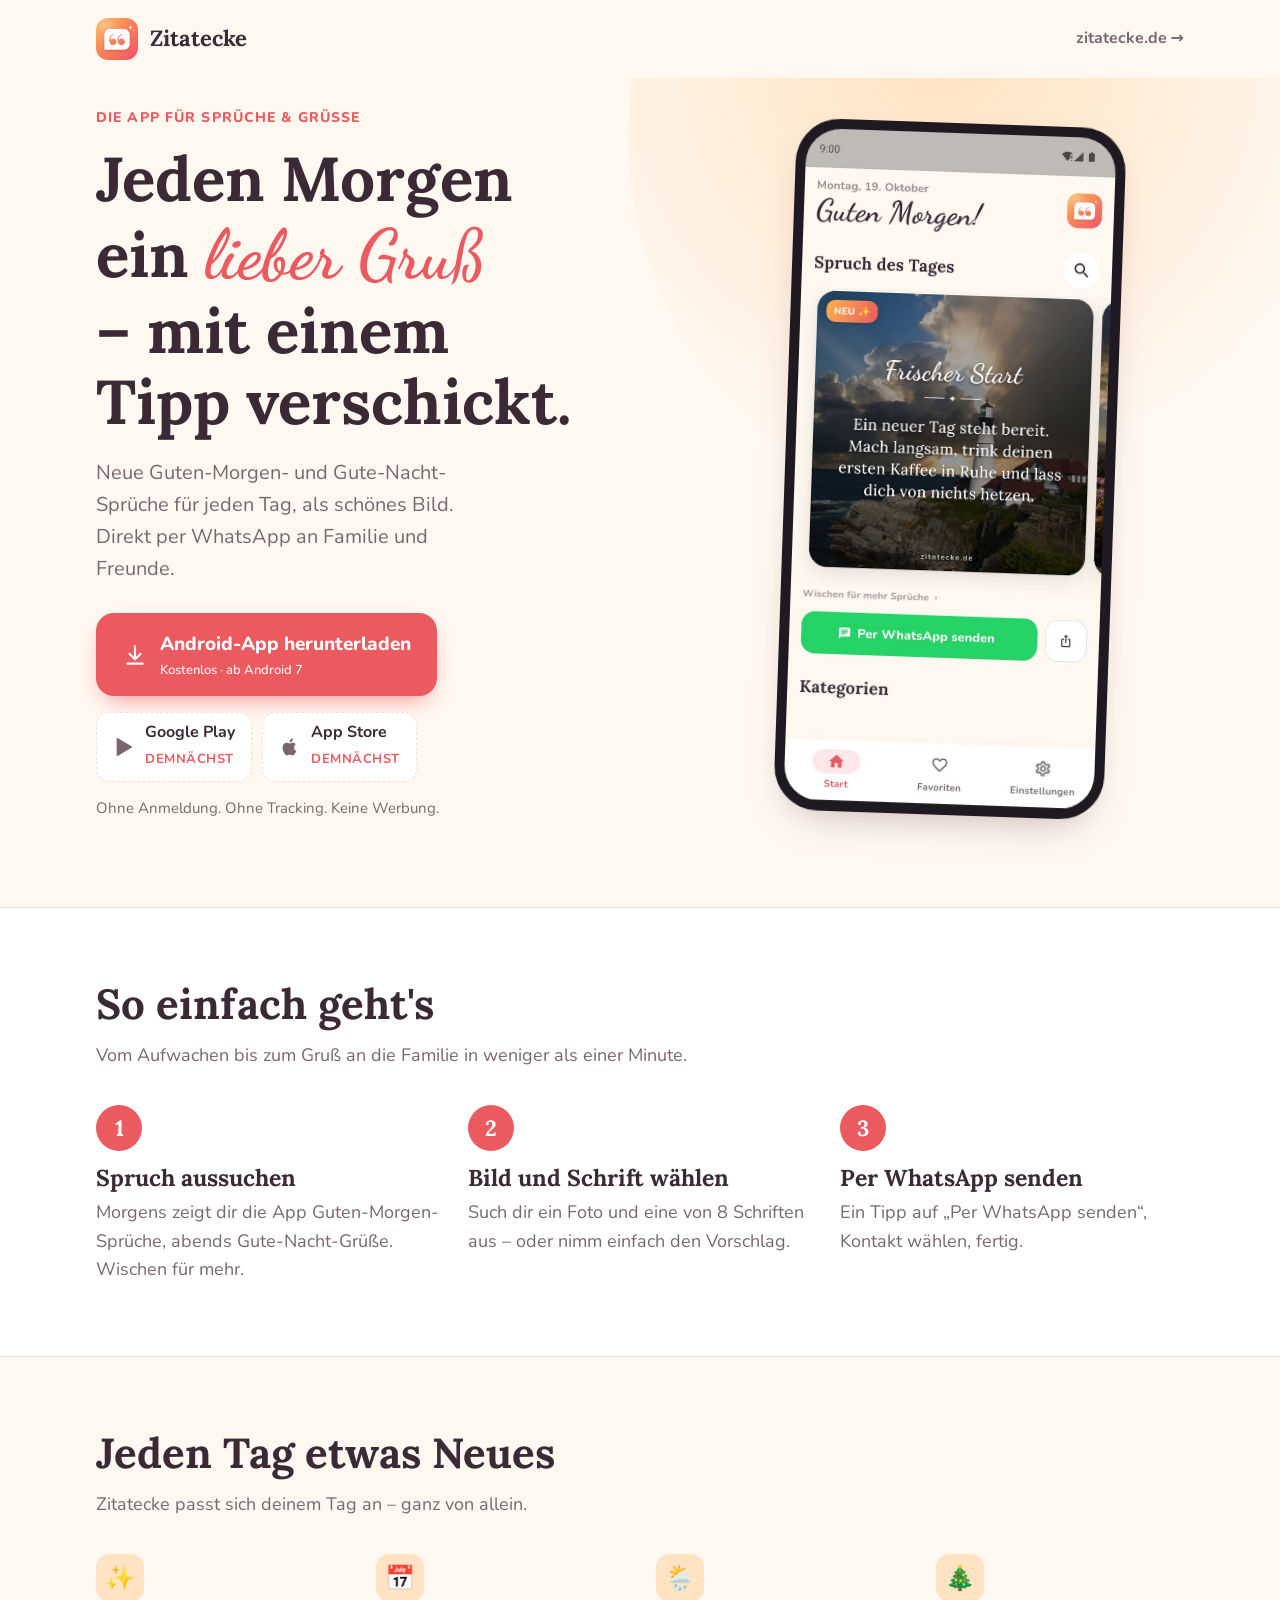
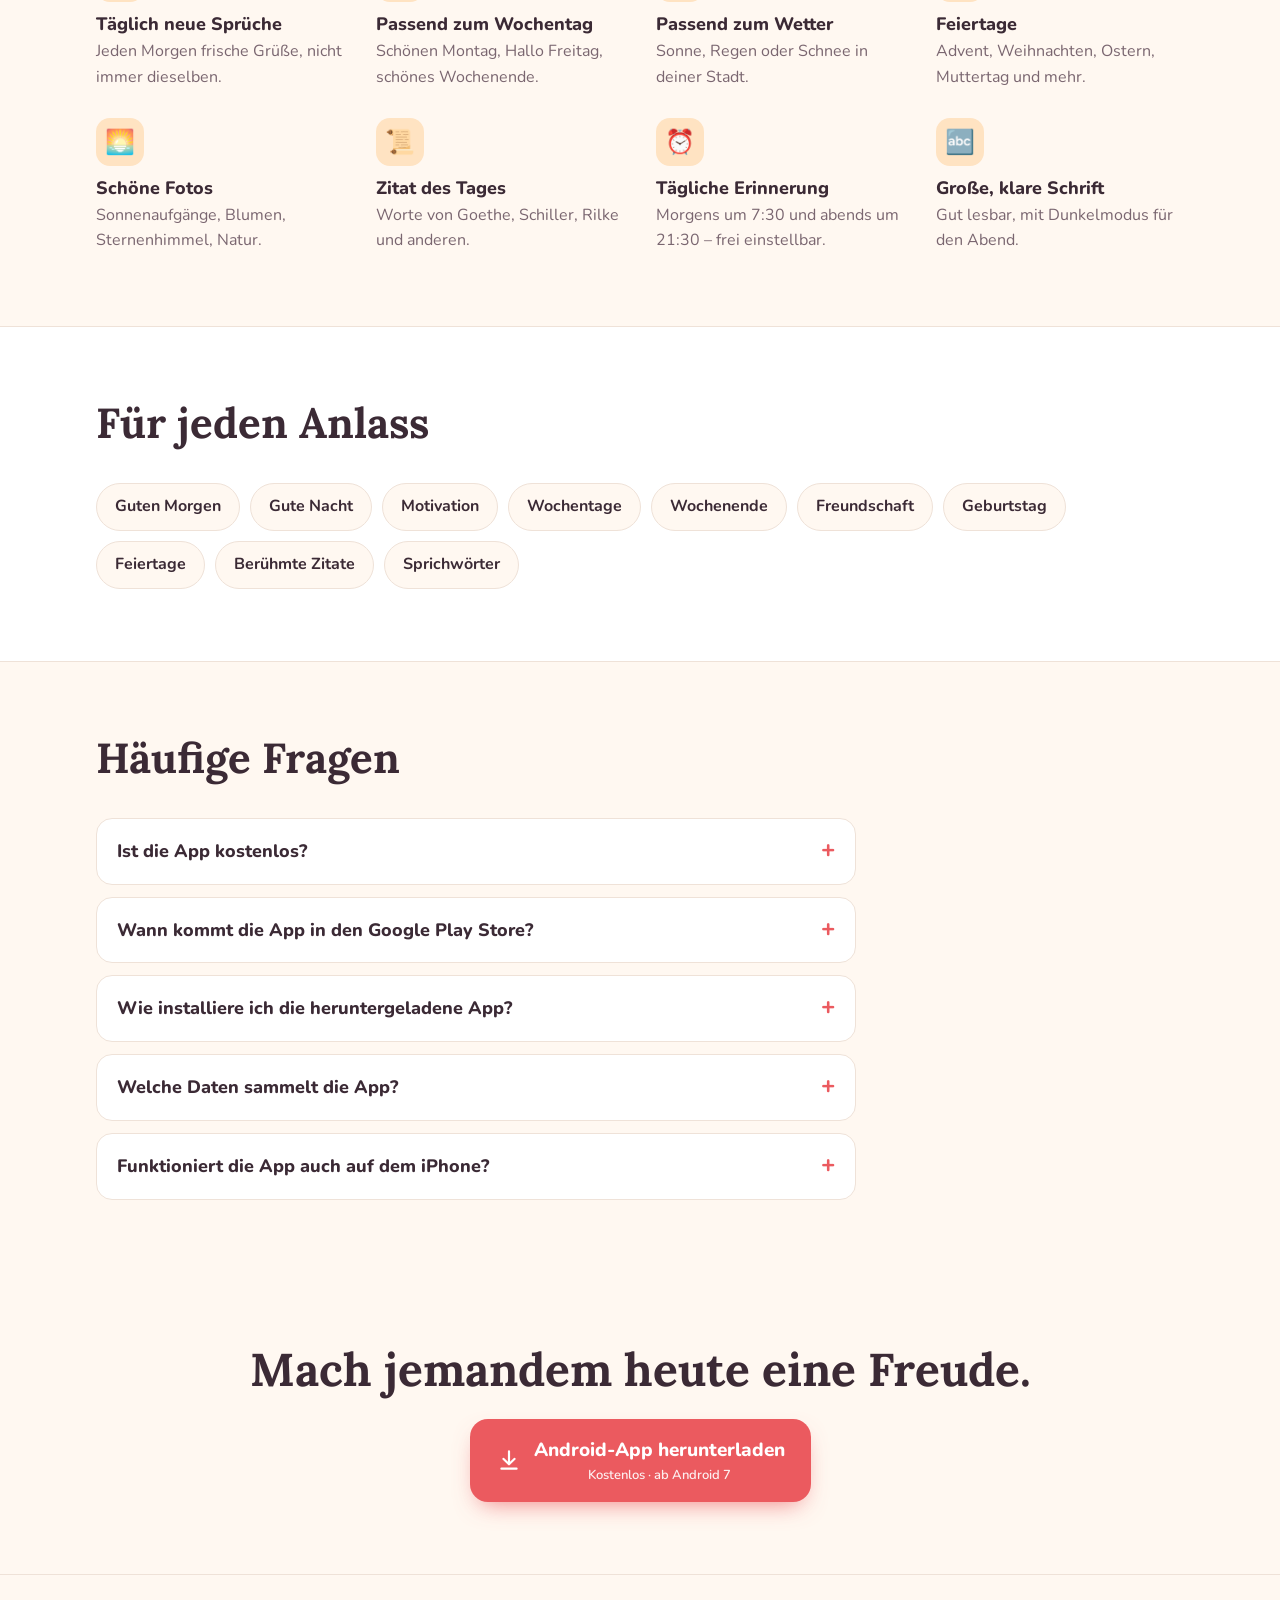
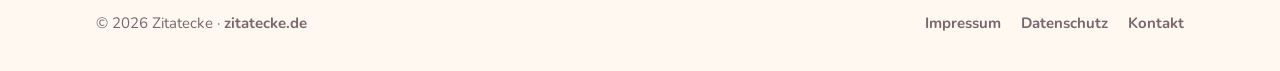
==== commit ef216fc9: "Content 2026-10-20" ====
--- a/site/index.html
+++ b/site/index.html
@@ -73,26 +73,11 @@
 .store span{font-size:13px;font-weight:700;letter-spacing:.04em;text-transform:uppercase;color:var(--coral)}
 .note{font-size:15px;color:var(--muted);margin-top:14px}
 
-/* Phone with chat */
-.phone{justify-self:center;width:min(340px,100%);aspect-ratio:9/18.5;border-radius:44px;padding:12px;background:#1F1A21;box-shadow:var(--shadow);
-  transform:rotate(2deg)}
-.screen{height:100%;border-radius:34px;overflow:hidden;background:var(--chat);display:flex;flex-direction:column}
-.chat-head{display:flex;align-items:center;gap:10px;padding:16px 14px 12px;background:var(--surface);border-bottom:1px solid var(--line)}
-.avatar{width:36px;height:36px;border-radius:50%;background:linear-gradient(135deg,var(--amber),var(--coral));display:grid;place-items:center;color:#fff;font-weight:800;font-size:15px}
-.chat-head b{display:block;font-size:15px;line-height:1.2}
-.chat-head span{font-size:12px;color:var(--muted)}
-.chat{flex:1;padding:14px 12px;display:flex;flex-direction:column;gap:8px;overflow:hidden}
-.day{align-self:center;font-size:11px;font-weight:700;color:var(--muted);background:var(--surface);padding:3px 10px;border-radius:8px}
-.msg{max-width:82%;border-radius:12px;padding:6px;font-size:14px;line-height:1.35;position:relative;box-shadow:0 1px 1px rgba(0,0,0,.08)}
-.msg.out{align-self:flex-end;background:var(--bubble-out)}
-.msg.in{align-self:flex-start;background:var(--bubble-in);padding:7px 10px}
-.msg img{border-radius:8px;width:100%}
-.meta{display:flex;justify-content:flex-end;gap:4px;align-items:center;font-size:11px;color:var(--muted);margin-top:3px;padding-right:4px}
-.meta svg{width:16px;height:16px;fill:#53BDEB}
-.msg.in .meta{justify-content:flex-start;padding:0}
-@keyframes pop{from{transform:translateY(10px) scale(.97);opacity:.35}to{transform:none;opacity:1}}
-.msg{animation:pop .5s ease-out both}
-.msg:nth-of-type(2){animation-delay:.35s}.msg:nth-of-type(3){animation-delay:.7s}
+/* Phone mit echtem Screenshot */
+.phone{justify-self:center;width:min(330px,100%);border-radius:44px;padding:10px;background:#1F1A21;box-shadow:var(--shadow);transform:rotate(2deg)}
+.phone img{width:100%;height:auto;aspect-ratio:600/1300;object-fit:cover;border-radius:35px}
+@keyframes rise{from{transform:translateY(16px) rotate(2deg);opacity:.4}to{transform:rotate(2deg);opacity:1}}
+.phone{animation:rise .7s ease-out both}
 
 /* Sections */
 section{padding-block:72px}
@@ -142,7 +127,7 @@
 
 @media (max-width:900px){
   .hero .wrap{grid-template-columns:1fr;gap:40px}
-  .phone{transform:none;width:min(300px,100%)}
+  .phone{transform:none;animation:none;width:min(290px,100%)}
   .features{grid-template-columns:repeat(2,1fr)}
 }
 @media (max-width:620px){
@@ -191,23 +176,8 @@
         <p class="note">Ohne Anmeldung. Ohne Tracking. Keine Werbung.</p>
       </div>
 
-      <div class="phone" aria-label="Beispiel: Ein Gruß aus Zitatecke im Chat">
-        <div class="screen">
-          <div class="chat-head">
-            <div class="avatar">M</div>
-            <div><b>Mama</b><span>online</span></div>
-          </div>
-          <div class="chat">
-            <span class="day">Heute</span>
-            <div class="msg out">
-              <img src="img/karte-morgen.jpg" alt="Guten-Morgen-Karte: Ein Lächeln am Morgen macht den ganzen Tag ein bisschen heller." width="640" height="640">
-              <div class="meta">07:30 <svg viewBox="0 0 16 11" aria-hidden="true"><path d="M11.1.6 4.6 7.1 2 4.5.9 5.6l3.7 3.7L12.2 1.7 11.1.6Zm3.9 0L8.5 7.1l-.6-.6-1.1 1.1 1.7 1.7 7.6-7.6L15 .6Z"/></svg></div>
-            </div>
-            <div class="msg in">Wie schön, danke mein Schatz! 💛 Dir auch einen guten Morgen!
-              <div class="meta">07:34</div>
-            </div>
-          </div>
-        </div>
+      <div class="phone">
+        <img src="img/app-home.jpg" alt="Startseite der Zitatecke-App mit dem Spruch des Tages" width="600" height="1300">
       </div>
     </div>
   </div>
